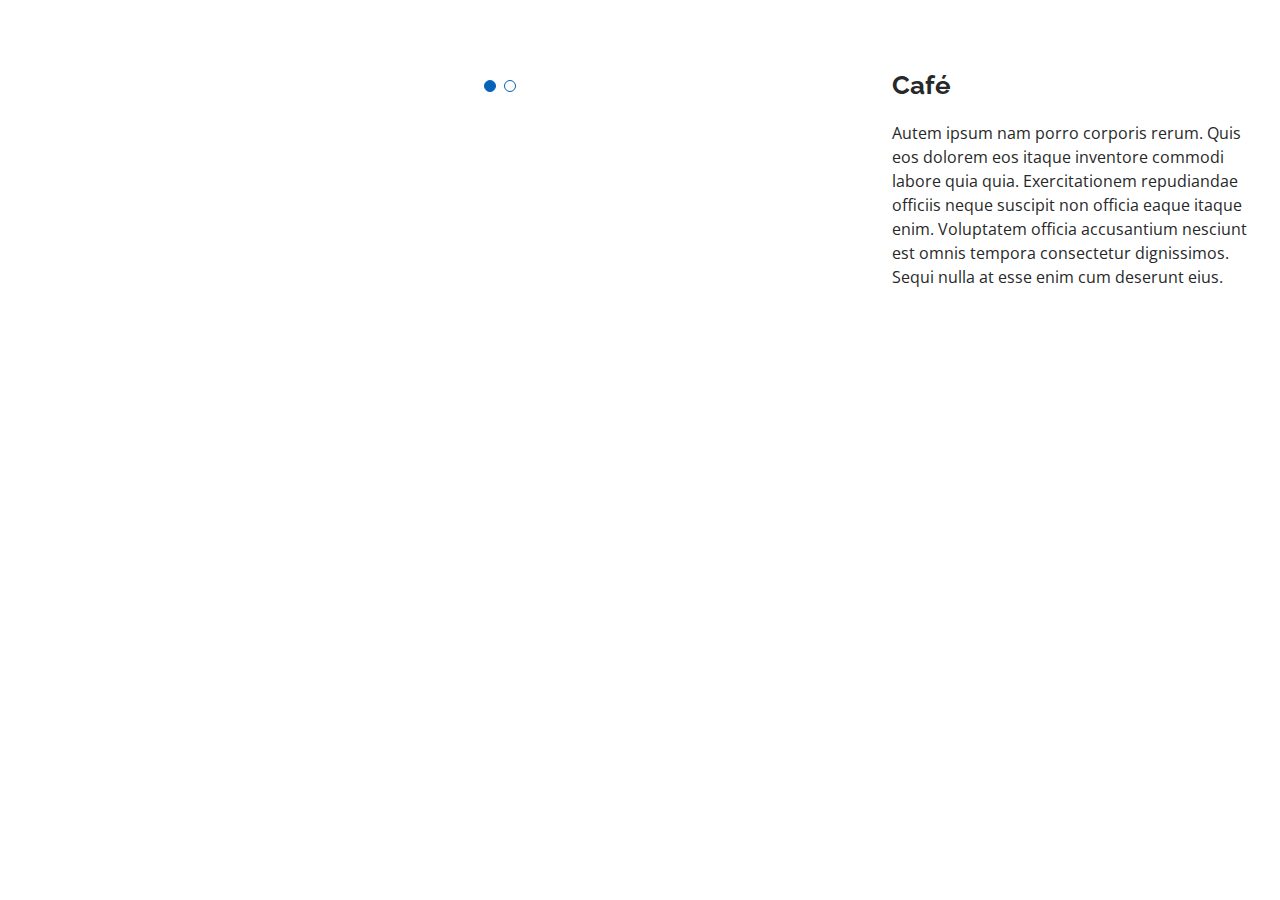
==== project_1.html @ 5dbe6035 "update" ====
<!DOCTYPE html>
<html lang="en">

<head>
  <meta charset="utf-8">
  <meta content="width=device-width, initial-scale=1.0" name="viewport">

  <title>Portfolio Details - Personal Bootstrap Template</title>
  <meta content="" name="description">
  <meta content="" name="keywords">

  <!-- Favicons -->
  <link href="assets/img/favicon.png" rel="icon">
  <link href="assets/img/apple-touch-icon.png" rel="apple-touch-icon">

  <!-- Google Fonts -->
  <link href="https://fonts.googleapis.com/css?family=Open+Sans:300,300i,400,400i,600,600i,700,700i|Raleway:300,300i,400,400i,500,500i,600,600i,700,700i|Poppins:300,300i,400,400i,500,500i,600,600i,700,700i" rel="stylesheet">

  <!-- Vendor CSS Files -->
  <link href="assets/vendor/aos/aos.css" rel="stylesheet">
  <link href="assets/vendor/bootstrap/css/bootstrap.min.css" rel="stylesheet">
  <link href="assets/vendor/bootstrap-icons/bootstrap-icons.css" rel="stylesheet">
  <link href="assets/vendor/boxicons/css/boxicons.min.css" rel="stylesheet">
  <link href="assets/vendor/glightbox/css/glightbox.min.css" rel="stylesheet">
  <link href="assets/vendor/swiper/swiper-bundle.min.css" rel="stylesheet">

  <!-- Template Main CSS File -->
  <link href="assets/css/style.css" rel="stylesheet">

</head>

<body>

  <main id="main">

    <!-- ======= Portfolio Details Section ======= -->
    <section id="portfolio-details" class="portfolio-details">
      <div class="container">

        <div class="row gy-4">

          <div class="col-lg-8">
            <div class="portfolio-details-slider swiper">
              <div class="swiper-wrapper align-items-center">

                <div class="swiper-slide">
                  <img src="assets/img/portfolio/Mockup_Cafe/mockup_1.png" alt="">
                </div>

                <div class="swiper-slide">
                  <img src="assets/img/portfolio/Mockup_Cafe/mockup_2.png" alt="">
                </div>

              </div>
              <div class="swiper-pagination"></div>
            </div>
          </div>

          <div class="col-lg-4">
            <div class="portfolio-description">
              <h2>Café</h2>
              <p>
                Autem ipsum nam porro corporis rerum. Quis eos dolorem eos itaque inventore commodi labore quia quia. Exercitationem repudiandae officiis neque suscipit non officia eaque itaque enim. Voluptatem officia accusantium nesciunt est omnis tempora consectetur dignissimos. Sequi nulla at esse enim cum deserunt eius.
              </p>
            </div>
          </div>

        </div>

      </div>
    </section><!-- End Portfolio Details Section -->

  </main><!-- End #main -->

  <div id="preloader"></div>
  <a href="#" class="back-to-top d-flex align-items-center justify-content-center"><i class="bi bi-arrow-up-short"></i></a>

  <!-- Vendor JS Files -->
  <script src="assets/vendor/purecounter/purecounter_vanilla.js"></script>
  <script src="assets/vendor/aos/aos.js"></script>
  <script src="assets/vendor/bootstrap/js/bootstrap.bundle.min.js"></script>
  <script src="assets/vendor/glightbox/js/glightbox.min.js"></script>
  <script src="assets/vendor/isotope-layout/isotope.pkgd.min.js"></script>
  <script src="assets/vendor/swiper/swiper-bundle.min.js"></script>
  <script src="assets/vendor/typed.js/typed.umd.js"></script>
  <script src="assets/vendor/waypoints/noframework.waypoints.js"></script>
  <script src="assets/vendor/php-email-form/validate.js"></script>

  <!-- Template Main JS File -->
  <script src="assets/js/main.js"></script>

</body>

</html>
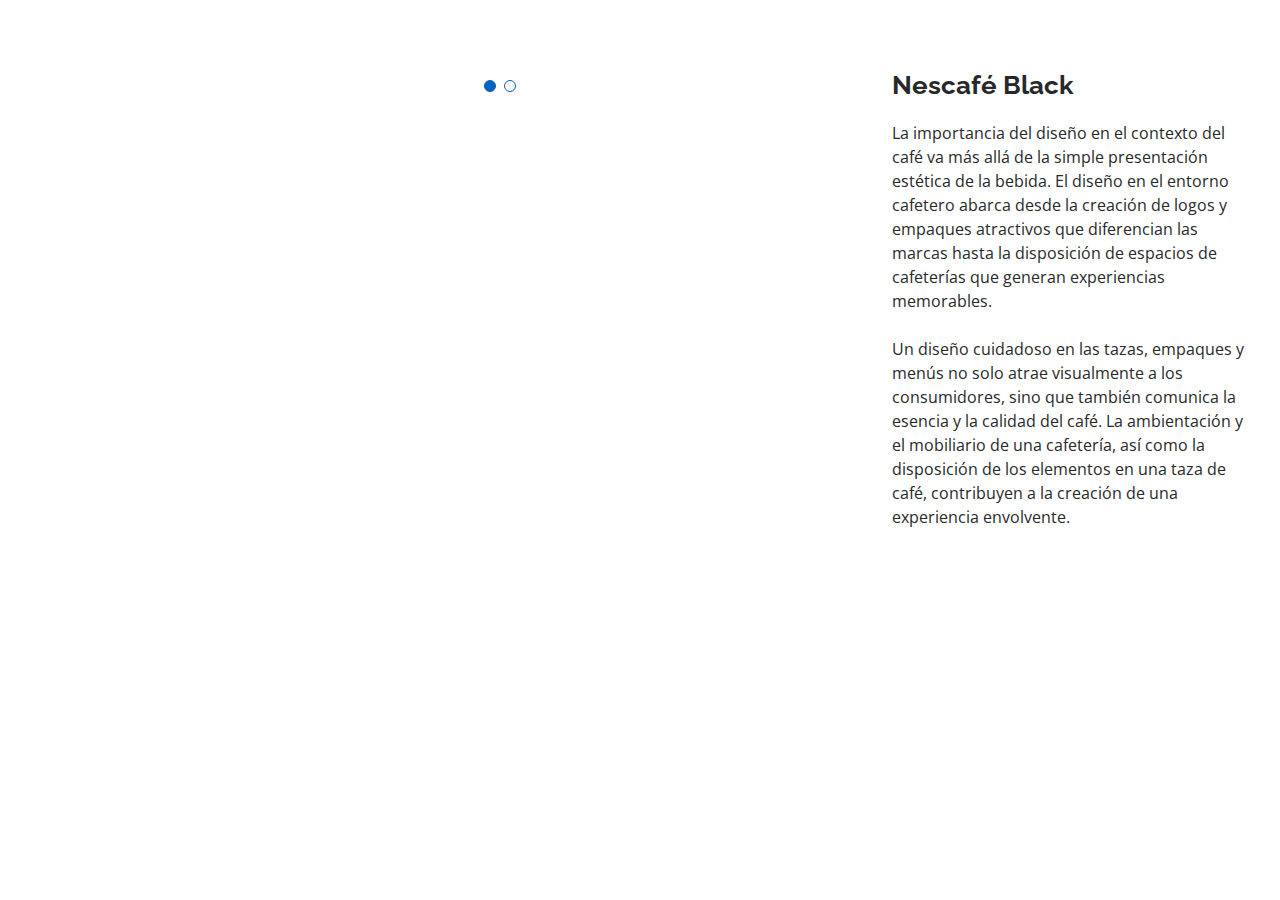
==== commit 0aa1fcde: "update , last version" ====
--- a/project_1.html
+++ b/project_1.html
@@ -42,15 +42,12 @@
           <div class="col-lg-8">
             <div class="portfolio-details-slider swiper">
               <div class="swiper-wrapper align-items-center">
-
                 <div class="swiper-slide">
-                  <img src="assets/img/portfolio/Mockup_Cafe/mockup_1.png" alt="">
+                  <img src="assets/img/portfolio/Mockup_Cafe/1.png" alt="">
                 </div>
-
                 <div class="swiper-slide">
-                  <img src="assets/img/portfolio/Mockup_Cafe/mockup_2.png" alt="">
+                  <img src="assets/img/portfolio/Mockup_Cafe/2.png" alt="">
                 </div>
-
               </div>
               <div class="swiper-pagination"></div>
             </div>
@@ -58,9 +55,12 @@
 
           <div class="col-lg-4">
             <div class="portfolio-description">
-              <h2>Café</h2>
+              <h2>Nescafé Black</h2>
               <p>
-                Autem ipsum nam porro corporis rerum. Quis eos dolorem eos itaque inventore commodi labore quia quia. Exercitationem repudiandae officiis neque suscipit non officia eaque itaque enim. Voluptatem officia accusantium nesciunt est omnis tempora consectetur dignissimos. Sequi nulla at esse enim cum deserunt eius.
+                La importancia del diseño en el contexto del café va más allá de la simple presentación estética de la bebida. 
+                El diseño en el entorno cafetero abarca desde la creación de logos y empaques atractivos que diferencian las marcas hasta la disposición de espacios de cafeterías que generan experiencias memorables. 
+                <br><br>
+                Un diseño cuidadoso en las tazas, empaques y menús no solo atrae visualmente a los consumidores, sino que también comunica la esencia y la calidad del café. La ambientación y el mobiliario de una cafetería, así como la disposición de los elementos en una taza de café, contribuyen a la creación de una experiencia envolvente. 
               </p>
             </div>
           </div>
